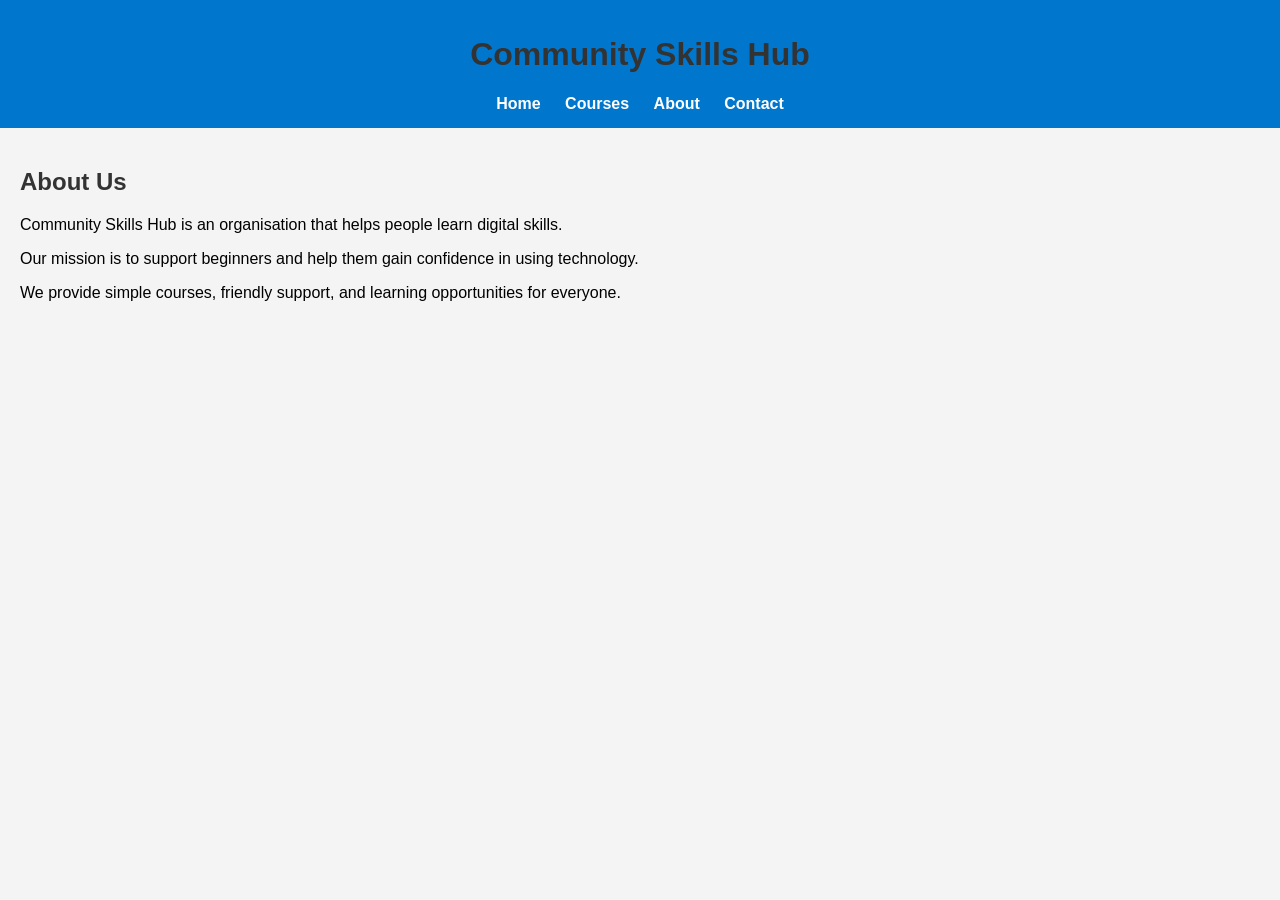
==== about.html @ 4b73a11d "Add files via upload upload website files" ====
<!DOCTYPE html>
<html>
<head>
    <title>About - Community Skills Hub</title>
    <link rel="stylesheet" href="style.css">
</head>

<body>

    <header>
        <h1>Community Skills Hub</h1>
        <nav>
            <a href="index.html">Home</a>
            <a href="courses.html">Courses</a>
            <a href="about.html">About</a>
            <a href="contact.html">Contact</a>
        </nav>
    </header>

    <main>
        <h2>About Us</h2>

        <p>Community Skills Hub is an organisation that helps people learn digital skills.</p>

        <p>Our mission is to support beginners and help them gain confidence in using technology.</p>

        <p>We provide simple courses, friendly support, and learning opportunities for everyone.</p>

    </main>

</body>
</html>
---- style.css ----
body {
    font-family: Arial, sans-serif;
    margin: 0;
    background-color: #f4f4f4;
}

header {
    background-color: #0077cc;
    color: white;
    padding: 15px;
    text-align: center;
}

nav a {
    color: white;
    margin: 10px;
    text-decoration: none;
    font-weight: bold;
}

nav a:hover {
    text-decoration: underline;
}

main {
    padding: 20px;
}

h1, h2 {
    color: #333;
}

button {
    background-color: #0077cc;
    color: white;
    padding: 10px 15px;
    border: none;
    cursor: pointer;
}

button:hover {
    background-color: #005fa3;
}
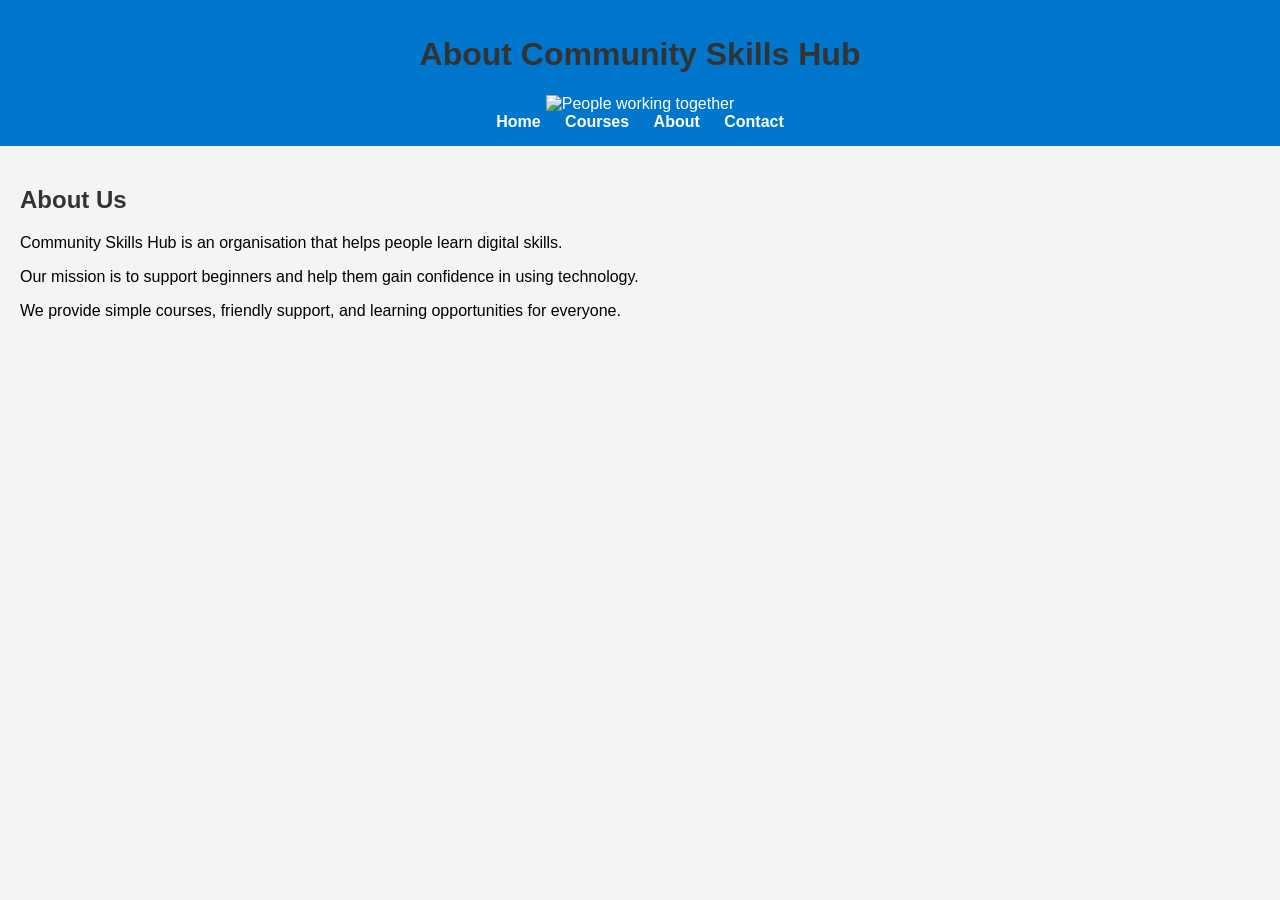
==== commit fc8e5fc1: "Update about.html" ====
--- a/about.html
+++ b/about.html
@@ -8,7 +8,9 @@
 <body>
 
     <header>
-        <h1>Community Skills Hub</h1>
+        <h1>About Community Skills Hub</h1>
+        <img src="https://images.unsplash.com/photo-1522202176988-66273c2fd55f" 
+alt="People working together" width="300">
         <nav>
             <a href="index.html">Home</a>
             <a href="courses.html">Courses</a>
@@ -29,4 +31,4 @@
     </main>
 
 </body>
-</html>+</html>
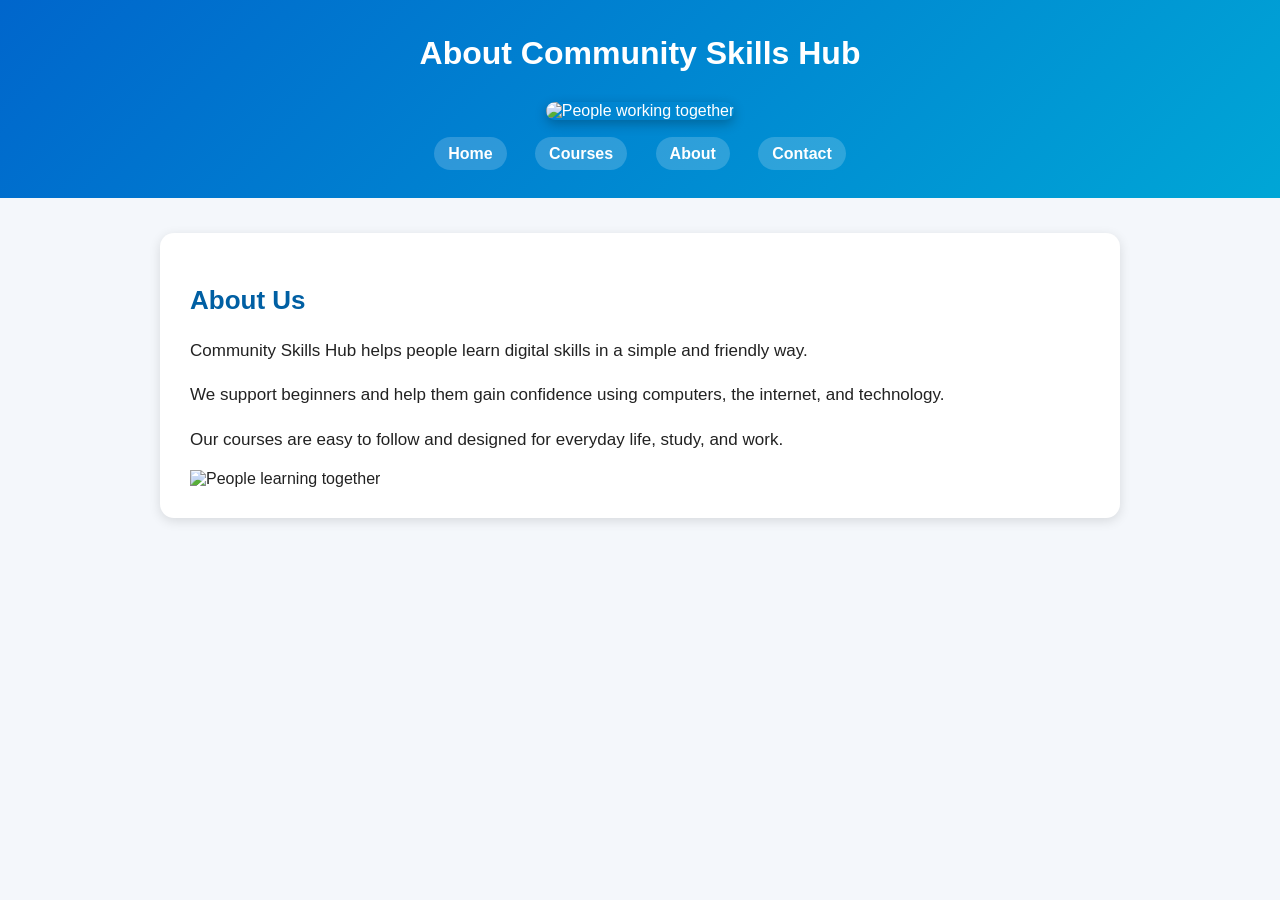
==== commit e6abda6b: "Update about.html" ====
--- a/about.html
+++ b/about.html
@@ -9,8 +9,7 @@
 
     <header>
         <h1>About Community Skills Hub</h1>
-        <img src="https://images.unsplash.com/photo-1522202176988-66273c2fd55f" 
-alt="People working together" width="300">
+        <img src="https://images.unsplash.com/photo-1522202176988-66273c2fd55f" alt="People working together">
         <nav>
             <a href="index.html">Home</a>
             <a href="courses.html">Courses</a>
@@ -20,15 +19,21 @@
     </header>
 
     <main>
-        <h2>About Us</h2>
+  <section class="about-card">
+    
+    <div class="about-text">
+      <h2>About Us</h2>
 
-        <p>Community Skills Hub is an organisation that helps people learn digital skills.</p>
+      <p>Community Skills Hub helps people learn digital skills in a simple and friendly way.</p>
 
-        <p>Our mission is to support beginners and help them gain confidence in using technology.</p>
+      <p>We support beginners and help them gain confidence using computers, the internet, and technology.</p>
 
-        <p>We provide simple courses, friendly support, and learning opportunities for everyone.</p>
+      <p>Our courses are easy to follow and designed for everyday life, study, and work.</p>
+    </div>
 
-    </main>
+    <img class="about-main-image" src="about.jpg" alt="People learning together">
 
+  </section>   
+</main>
 </body>
 </html>
--- a/style.css
+++ b/style.css
@@ -1,43 +1,148 @@
 body {
+    margin: 0;
     font-family: Arial, sans-serif;
-    margin: 0;
-    background-color: #f4f4f4;
+    background-color: #f4f7fb;
+    color: #222;
 }
 
 header {
-    background-color: #0077cc;
+    background: linear-gradient(135deg, #0066cc, #00a6d6);
     color: white;
-    padding: 15px;
     text-align: center;
+    padding: 35px 20px;
+}
+
+header h1 {
+    margin: 0 0 15px 0;
+    font-size: 32px;
+}
+
+header img {
+    width: 320px;
+    max-width: 90%;
+    border-radius: 14px;
+    margin: 15px 0;
+    box-shadow: 0 4px 12px rgba(0,0,0,0.25);
+}
+
+nav {
+    margin-top: 10px;
 }
 
 nav a {
     color: white;
-    margin: 10px;
     text-decoration: none;
+    margin: 0 12px;
     font-weight: bold;
+    background-color: rgba(255,255,255,0.18);
+    padding: 8px 14px;
+    border-radius: 20px;
 }
 
 nav a:hover {
-    text-decoration: underline;
+    background-color: white;
+    color: #0066cc;
 }
 
 main {
-    padding: 20px;
+    max-width: 900px;
+    margin: 35px auto;
+    background-color: white;
+    padding: 30px;
+    border-radius: 14px;
+    box-shadow: 0 3px 12px rgba(0,0,0,0.12);
 }
 
-h1, h2 {
-    color: #333;
+h2 {
+    color: #005fa3;
+    font-size: 26px;
+}
+
+h3 {
+    color: #0077b6;
+}
+
+p {
+    font-size: 17px;
+    line-height: 1.6;
 }
 
 button {
     background-color: #0077cc;
     color: white;
-    padding: 10px 15px;
     border: none;
+    padding: 12px 20px;
+    border-radius: 8px;
+    font-weight: bold;
     cursor: pointer;
 }
 
 button:hover {
     background-color: #005fa3;
-}+}
+footer {
+  background: linear-gradient(to right, #1e3c72, #2a5298);
+  color: white;
+  text-align: center;
+  padding: 30px 10px;
+  margin-top: 40px;
+}
+
+footer h3 {
+  margin-bottom: 10px;
+}
+
+footer .social {
+  margin: 10px 0;
+}
+
+footer span {
+  display: block;
+  margin: 5px 0;
+}
+
+.copy {
+  margin-top: 15px;
+  font-size: 14px;
+  opacity: 0.8;
+}
+.course-cards {
+  display: flex;
+  gap: 20px;
+  flex-wrap: wrap;
+  justify-content: center;
+}
+
+.course-card {
+  background: white;
+  border-radius: 12px;
+  padding: 15px;
+  width: 280px;
+  box-shadow: 0 3px 10px rgba(0,0,0,0.1);
+  transition: 0.3s;
+}
+
+.course-card img {
+  width: 100%;
+  border-radius: 10px;
+}
+
+.course-card:hover {
+  transform: translateY(-8px);
+  box-shadow: 0 10px 25px rgba(0,0,0,0.2);
+}
+button {
+  background: linear-gradient(to right, #00c6ff, #0072ff);
+  color: white;
+  border: none;
+  padding: 12px 20px;
+  border-radius: 25px;
+  font-weight: bold;
+  cursor: pointer;
+  transition: 0.3s;
+}
+
+button:hover {
+  transform: scale(1.1);
+  background: linear-gradient(to right, #0072ff, #00c6ff);
+}
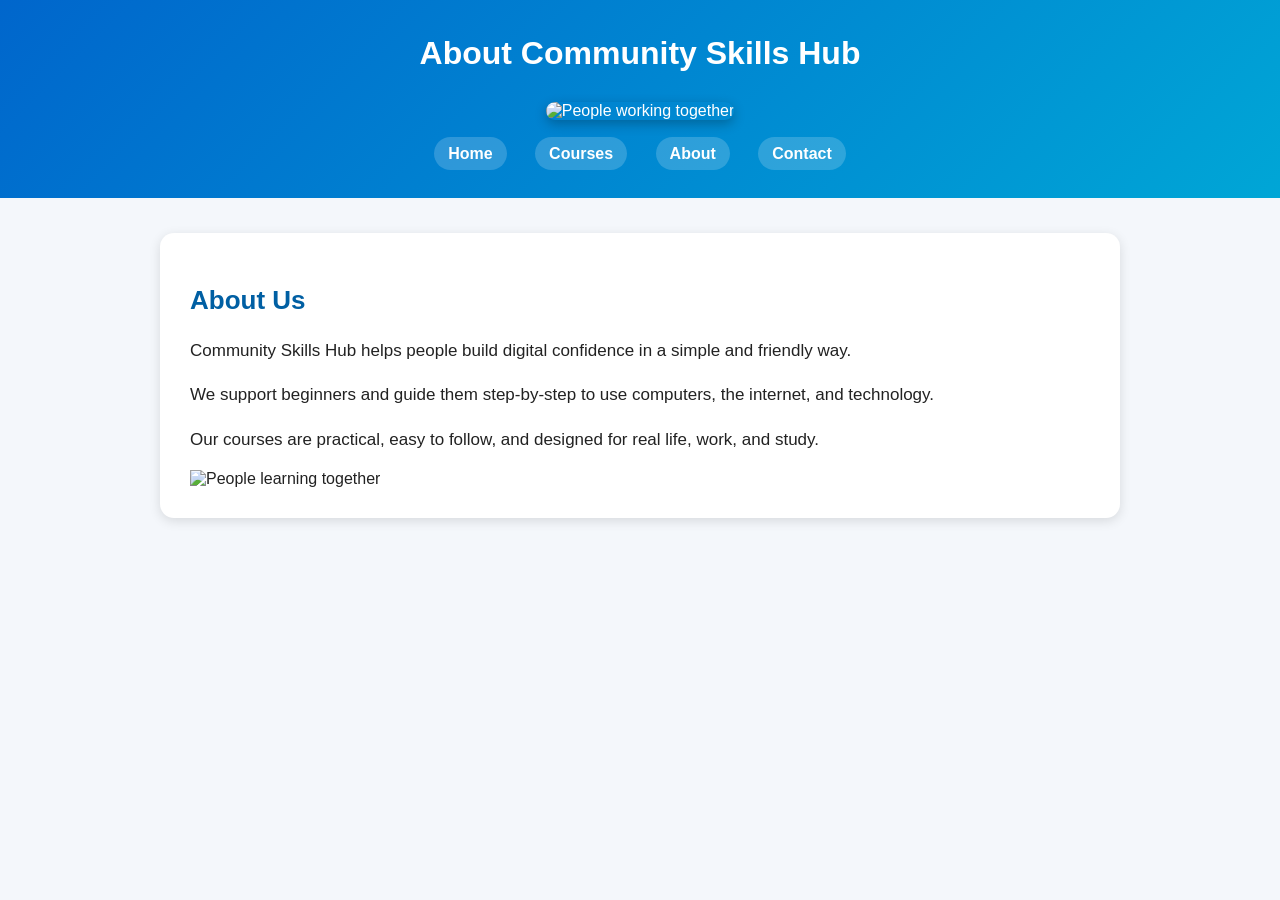
==== commit 002d6310: "Update about.html" ====
--- a/about.html
+++ b/about.html
@@ -19,21 +19,18 @@
     </header>
 
     <main>
-  <section class="about-card">
-    
-    <div class="about-text">
-      <h2>About Us</h2>
+    <section class="about-section">
+        <div class="about-left">
+    <h2>About Us</h2>
+    <p>Community Skills Hub helps people build digital confidence in a simple and friendly way.</p>
+    <p>We support beginners and guide them step-by-step to use computers, the internet, and technology.</p>
+    <p>Our courses are practical, easy to follow, and designed for real life, work, and study.</p>
+  </div>
+  <div class="about-right">
+      <img class="about-main-image" src="https://source.unsplash.com/500x400/?teamwork,learning" alt="People learning together">
+  </div>
 
-      <p>Community Skills Hub helps people learn digital skills in a simple and friendly way.</p>
-
-      <p>We support beginners and help them gain confidence using computers, the internet, and technology.</p>
-
-      <p>Our courses are easy to follow and designed for everyday life, study, and work.</p>
-    </div>
-
-    <img class="about-main-image" src="about.jpg" alt="People learning together">
-
-  </section>   
-</main>
+</section>
+    </main>
 </body>
 </html>
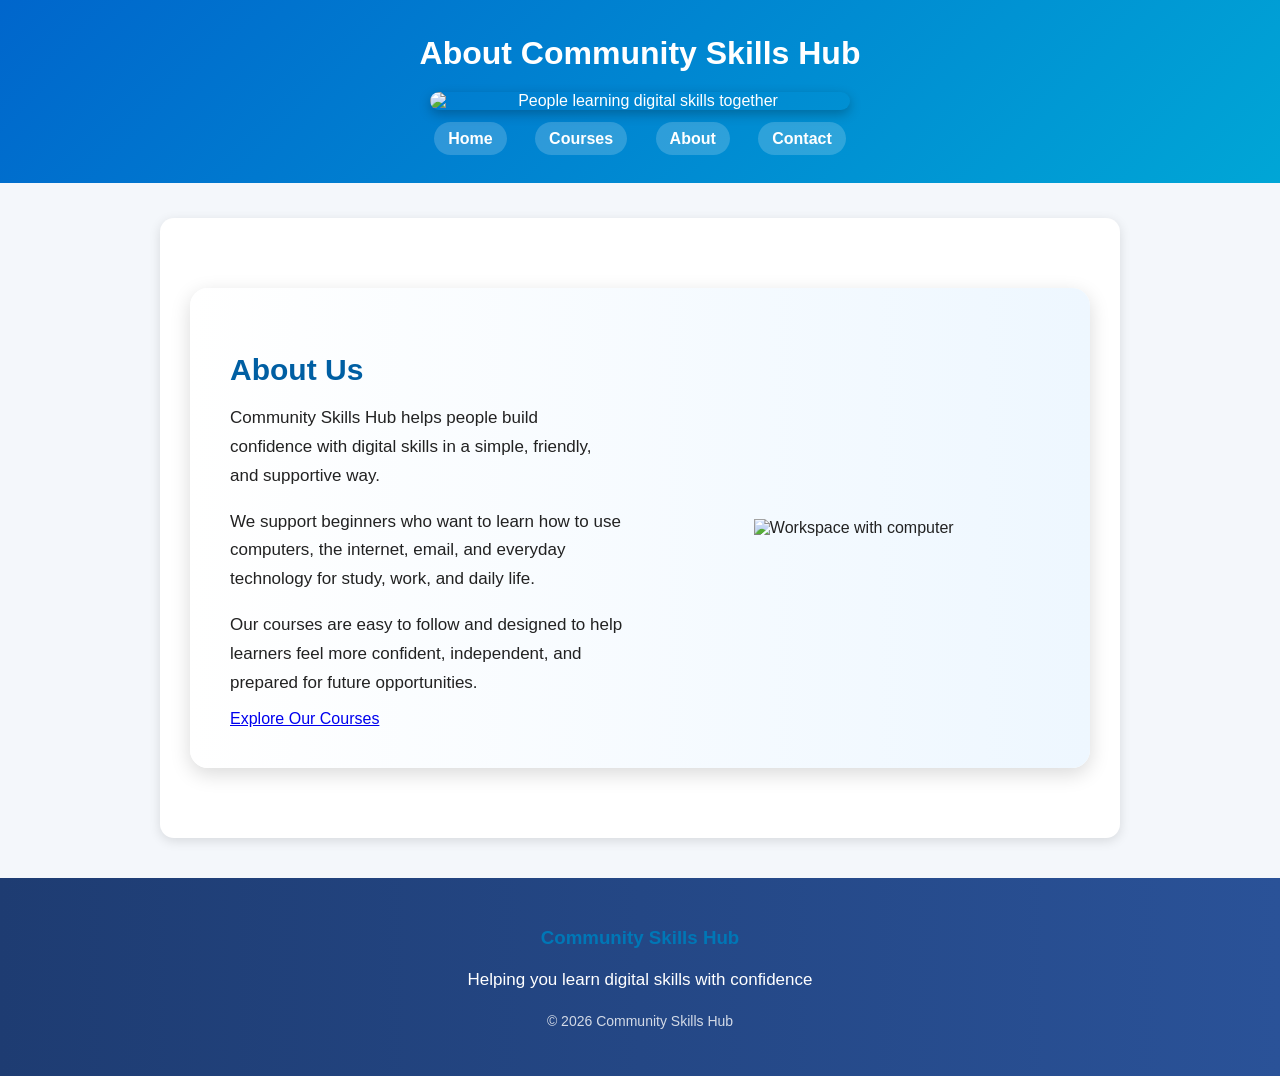
==== commit caacd175: "Update about.html" ====
--- a/about.html
+++ b/about.html
@@ -1,36 +1,52 @@
 <!DOCTYPE html>
 <html>
 <head>
-    <title>About - Community Skills Hub</title>
-    <link rel="stylesheet" href="style.css">
+  <title>About - Community Skills Hub</title>
+  <link rel="stylesheet" href="style.css">
 </head>
 
 <body>
 
-    <header>
-        <h1>About Community Skills Hub</h1>
-        <img src="https://images.unsplash.com/photo-1522202176988-66273c2fd55f" alt="People working together">
-        <nav>
-            <a href="index.html">Home</a>
-            <a href="courses.html">Courses</a>
-            <a href="about.html">About</a>
-            <a href="contact.html">Contact</a>
-        </nav>
-    </header>
+  <header class="about-hero">
+    <h1>About Community Skills Hub</h1>
 
-    <main>
+    <img class="hero-image" src="https://images.unsplash.com/photo-1522202176988-66273c2fd55f" alt="People learning digital skills together">
+
+    <nav>
+      <a href="index.html">Home</a>
+      <a href="courses.html">Courses</a>
+      <a href="about.html">About</a>
+      <a href="contact.html">Contact</a>
+    </nav>
+  </header>
+
+  <main>
     <section class="about-section">
-        <div class="about-left">
-    <h2>About Us</h2>
-    <p>Community Skills Hub helps people build digital confidence in a simple and friendly way.</p>
-    <p>We support beginners and guide them step-by-step to use computers, the internet, and technology.</p>
-    <p>Our courses are practical, easy to follow, and designed for real life, work, and study.</p>
-  </div>
-  <div class="about-right">
-      <img class="about-main-image" src="https://source.unsplash.com/500x400/?teamwork,learning" alt="People learning together">
-  </div>
 
-</section>
-    </main>
+      <div class="about-left">
+        <h2>About Us</h2>
+
+        <p>Community Skills Hub helps people build confidence with digital skills in a simple, friendly, and supportive way.</p>
+
+        <p>We support beginners who want to learn how to use computers, the internet, email, and everyday technology for study, work, and daily life.</p>
+
+        <p>Our courses are easy to follow and designed to help learners feel more confident, independent, and prepared for future opportunities.</p>
+
+        <a class="about-button" href="courses.html">Explore Our Courses</a>
+      </div>
+
+      <div class="about-right">
+        <img src="https://images.unsplash.com/photo-1497366754035-f200968a6e72" alt="Workspace with computer">
+      </div>
+
+    </section>
+  </main>
+
+  <footer>
+    <h3>Community Skills Hub</h3>
+    <p>Helping you learn digital skills with confidence </p>
+    <p class="copy">©️ 2026 Community Skills Hub</p>
+  </footer>
+
 </body>
 </html>
--- a/style.css
+++ b/style.css
@@ -146,3 +146,56 @@
   transform: scale(1.1);
   background: linear-gradient(to right, #0072ff, #00c6ff);
 }
+.about-section {
+  display: flex;
+  align-items: center;
+  gap: 35px;
+  background: linear-gradient(to right, #ffffff, #eef7ff);
+  padding: 40px;
+  margin: 40px auto;
+  max-width: 950px;
+  border-radius: 18px;
+  box-shadow: 0 6px 20px rgba(0,0,0,0.15);
+}
+
+.about-left {
+  flex: 1;
+}
+
+.about-left h2 {
+  color: #005fa3;
+  font-size: 30px;
+  margin-bottom: 15px;
+}
+
+.about-left p {
+  font-size: 17px;
+  line-height: 1.7;
+  margin-bottom: 12px;
+}
+
+.about-right {
+  flex: 1;
+  text-align: center;
+}
+
+.about-main-image {
+  width: 100%;
+  max-width: 420px;
+  border-radius: 18px;
+  box-shadow: 0 5px 18px rgba(0,0,0,0.25);
+}
+
+@media (max-width: 700px) {
+  .about-section {
+    flex-direction: column;
+    text-align: center;
+  }
+}
+header img {
+  width: 420px;
+  max-width: 90%;
+  border-radius: 18px;
+  display: block;
+  margin: 20px auto;
+}
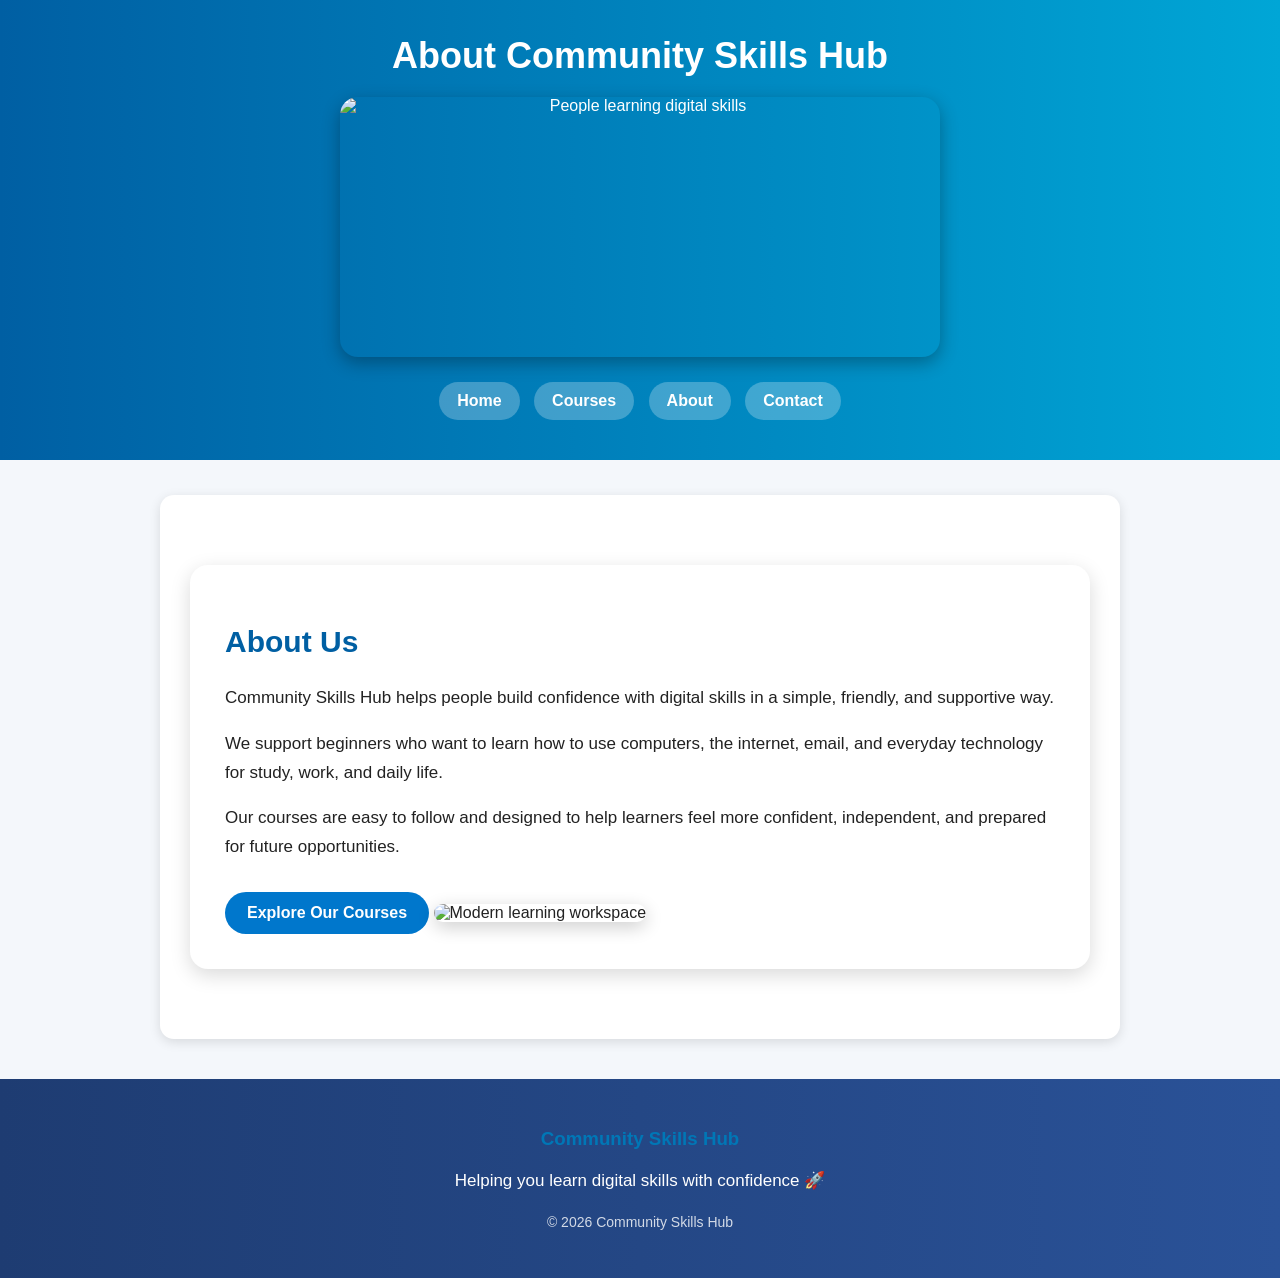
==== commit a6c4f2ea: "Update about.html" ====
--- a/about.html
+++ b/about.html
@@ -3,14 +3,91 @@
 <head>
   <title>About - Community Skills Hub</title>
   <link rel="stylesheet" href="style.css">
+
+  <style>
+    .sara-hero {
+      background: linear-gradient(to right, #005fa3, #00a6d6);
+      color: white;
+      text-align: center;
+      padding: 35px 20px;
+    }
+
+    .sara-hero h1 {
+      font-size: 36px;
+      margin-bottom: 20px;
+    }
+
+    .sara-hero img {
+      width: 600px;
+      max-width: 90%;
+      height: 260px;
+      object-fit: cover;
+      border-radius: 18px;
+      box-shadow: 0 6px 18px rgba(0,0,0,0.3);
+    }
+
+    .sara-hero nav {
+      margin-top: 20px;
+    }
+
+    .sara-hero nav a {
+      color: white;
+      text-decoration: none;
+      background: rgba(255,255,255,0.25);
+      padding: 10px 18px;
+      border-radius: 20px;
+      margin: 5px;
+      display: inline-block;
+      font-weight: bold;
+    }
+
+    .sara-about {
+      max-width: 950px;
+      margin: 40px auto;
+      background: white;
+      border-radius: 18px;
+      padding: 35px;
+      box-shadow: 0 6px 20px rgba(0,0,0,0.15);
+    }
+
+    .sara-about h2 {
+      color: #005fa3;
+      font-size: 30px;
+    }
+
+    .sara-about p {
+      font-size: 17px;
+      line-height: 1.7;
+    }
+
+    .sara-bottom-img {
+      width: 100%;
+      height: 260px;
+      object-fit: cover;
+      border-radius: 16px;
+      margin-top: 25px;
+      box-shadow: 0 5px 18px rgba(0,0,0,0.2);
+    }
+
+    .sara-button {
+      display: inline-block;
+      background: #0077cc;
+      color: white;
+      padding: 12px 22px;
+      border-radius: 25px;
+      text-decoration: none;
+      font-weight: bold;
+      margin-top: 10px;
+    }
+  </style>
 </head>
 
 <body>
 
-  <header class="about-hero">
+  <header class="sara-hero">
     <h1>About Community Skills Hub</h1>
 
-    <img class="hero-image" src="https://images.unsplash.com/photo-1522202176988-66273c2fd55f" alt="People learning digital skills together">
+    <img src="https://images.unsplash.com/photo-1522202176988-66273c2fd55f" alt="People learning digital skills">
 
     <nav>
       <a href="index.html">Home</a>
@@ -21,30 +98,24 @@
   </header>
 
   <main>
-    <section class="about-section">
+    <section class="sara-about">
+      <h2>About Us</h2>
 
-      <div class="about-left">
-        <h2>About Us</h2>
+      <p>Community Skills Hub helps people build confidence with digital skills in a simple, friendly, and supportive way.</p>
 
-        <p>Community Skills Hub helps people build confidence with digital skills in a simple, friendly, and supportive way.</p>
+      <p>We support beginners who want to learn how to use computers, the internet, email, and everyday technology for study, work, and daily life.</p>
 
-        <p>We support beginners who want to learn how to use computers, the internet, email, and everyday technology for study, work, and daily life.</p>
+      <p>Our courses are easy to follow and designed to help learners feel more confident, independent, and prepared for future opportunities.</p>
 
-        <p>Our courses are easy to follow and designed to help learners feel more confident, independent, and prepared for future opportunities.</p>
+      <a class="sara-button" href="courses.html">Explore Our Courses</a>
 
-        <a class="about-button" href="courses.html">Explore Our Courses</a>
-      </div>
-
-      <div class="about-right">
-        <img src="https://images.unsplash.com/photo-1497366754035-f200968a6e72" alt="Workspace with computer">
-      </div>
-
+      <img class="sara-bottom-img" src="https://images.unsplash.com/photo-1497366754035-f200968a6e72" alt="Modern learning workspace">
     </section>
   </main>
 
   <footer>
     <h3>Community Skills Hub</h3>
-    <p>Helping you learn digital skills with confidence </p>
+    <p>Helping you learn digital skills with confidence 🚀</p>
     <p class="copy">©️ 2026 Community Skills Hub</p>
   </footer>
 
--- a/style.css
+++ b/style.css
@@ -199,3 +199,191 @@
   display: block;
   margin: 20px auto;
 }
+<!DOCTYPE html>
+<html>
+<head>
+  <title>About - Community Skills Hub</title>
+  <link rel="stylesheet" href="style.css">
+</head>
+
+<body>
+
+  <header class="about-hero">
+    <h1>About Community Skills Hub</h1>
+
+    <img class="hero-image" src="https://images.unsplash.com/photo-1522202176988-66273c2fd55f" alt="People learning digital skills together">
+
+    <nav>
+      <a href="index.html">Home</a>
+      <a href="courses.html">Courses</a>
+      <a href="about.html">About</a>
+      <a href="contact.html">Contact</a>
+    </nav>
+  </header>
+
+  <main>
+    <section class="about-section">
+
+      <div class="about-left">
+        <h2>About Us</h2>
+
+        <p>Community Skills Hub helps people build confidence with digital skills in a simple, friendly, and supportive way.</p>
+
+        <p>We support beginners who want to learn how to use computers, the internet, email, and everyday technology for study, work, and daily life.</p>
+
+        <p>Our courses are easy to follow and designed to help learners feel more confident, independent, and prepared for future opportunities.</p>
+
+        <a class="about-button" href="courses.html">Explore Our Courses</a>
+      </div>
+
+      <div class="about-right">
+        <img src="https://images.unsplash.com/photo-1497366754035-f200968a6e72" alt="Workspace with computer">
+      </div>
+
+    </section>
+  </main>
+
+  <footer>
+    <h3>Community Skills Hub</h3>
+    <p>Helping you learn digital skills with confidence </p>
+    <p class="copy">©️ 2026 Community Skills Hub</p>
+  </footer>
+
+</body>
+</html>
+/* FINAL ABOUT PAGE FIX */
+
+.about-section {
+  display: block !important;
+  max-width: 900px !important;
+  margin: 40px auto !important;
+  padding: 30px !important;
+  background: white !important;
+  border-radius: 18px !important;
+  box-shadow: 0 6px 20px rgba(0,0,0,0.15) !important;
+  text-align: left !important;
+}
+
+.about-left {
+  width: 100% !important;
+  max-width: 750px !important;
+  margin: 0 auto 25px auto !important;
+}
+
+.about-left h2 {
+  color: #005fa3 !important;
+  font-size: 28px !important;
+}
+
+.about-left p {
+  font-size: 16px !important;
+  line-height: 1.6 !important;
+}
+
+.about-right {
+  width: 100% !important;
+  text-align: center !important;
+}
+
+.about-right img {
+  width: 100% !important;
+  max-width: 650px !important;
+  height: 280px !important;
+  object-fit: cover !important;
+  border-radius: 16px !important;
+  display: block !important;
+  margin: 20px auto 0 auto !important;
+}
+
+.about-button {
+  display: inline-block !important;
+  margin-top: 10px !important;
+}
+
+@media (max-width: 700px) {
+  .about-section {
+    padding: 20px !important;
+    margin: 25px 10px !important;
+    text-align: left !important;
+  }
+
+  .about-right img {
+    height: 220px !important;
+  }
+
+  .about-left h2 {
+    font-size: 24px !important;
+  }
+
+  .about-left p {
+    font-size: 15px !important;
+  }
+}
+/* FINAL ABOUT PAGE FIX */
+
+.about-section {
+  display: block !important;
+  max-width: 900px !important;
+  margin: 40px auto !important;
+  padding: 30px !important;
+  background: white !important;
+  border-radius: 18px !important;
+  box-shadow: 0 6px 20px rgba(0,0,0,0.15) !important;
+  text-align: left !important;
+}
+
+.about-left {
+  width: 100% !important;
+  max-width: 750px !important;
+  margin: 0 auto 25px auto !important;
+}
+
+.about-left h2 {
+  color: #005fa3 !important;
+  font-size: 28px !important;
+}
+
+.about-left p {
+  font-size: 16px !important;
+  line-height: 1.6 !important;
+}
+
+.about-right {
+  width: 100% !important;
+  text-align: center !important;
+}
+
+.about-right img {
+  width: 100% !important;
+  max-width: 650px !important;
+  height: 280px !important;
+  object-fit: cover !important;
+  border-radius: 16px !important;
+  display: block !important;
+  margin: 20px auto 0 auto !important;
+}
+
+.about-button {
+  display: inline-block !important;
+  margin-top: 10px !important;
+}
+
+@media (max-width: 700px) {
+  .about-section {
+    padding: 20px !important;
+    margin: 25px 10px !important;
+    text-align: left !important;
+  }
+
+  .about-right img {
+    height: 220px !important;
+  }
+
+  .about-left h2 {
+    font-size: 24px !important;
+  }
+
+  .about-left p {
+    font-size: 15px !important;
+  }
+}
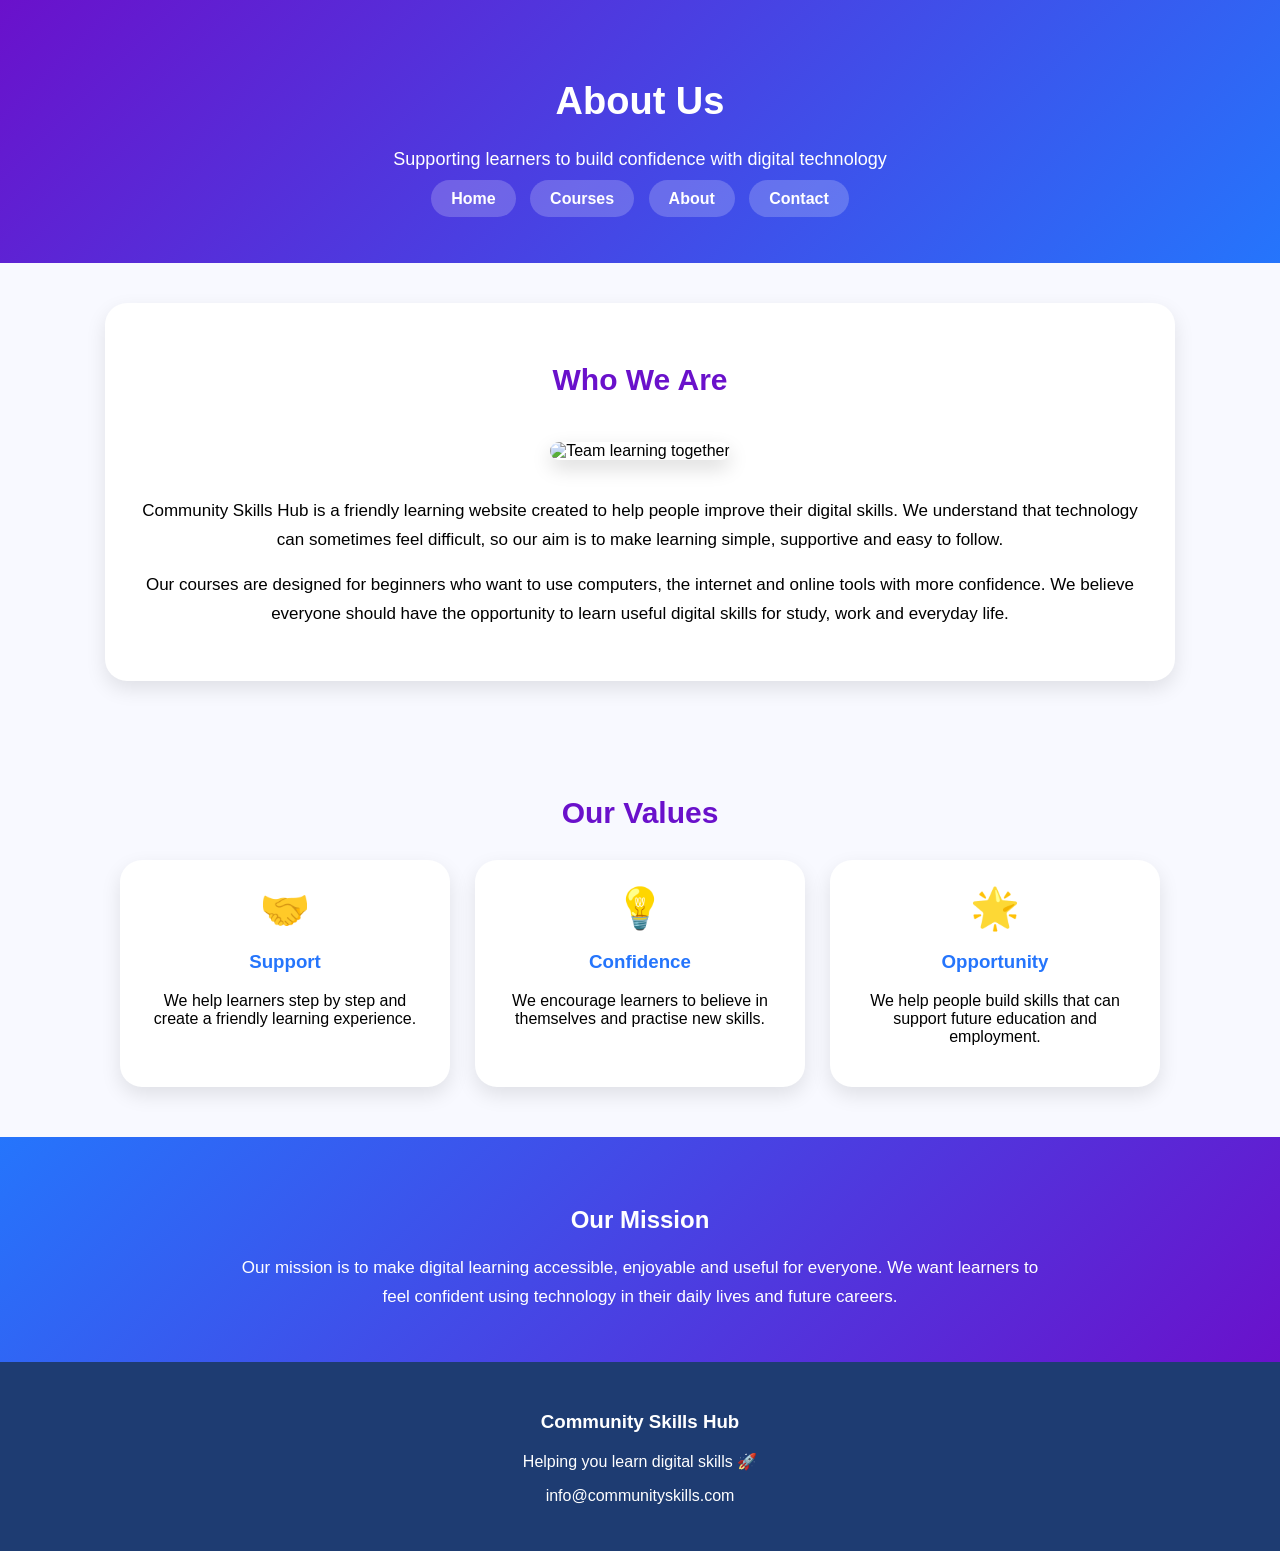
==== commit 7a7aa0a0: "Update about.html" ====
--- a/about.html
+++ b/about.html
@@ -1,123 +1,209 @@
 <!DOCTYPE html>
-<html>
+<html lang="en">
 <head>
-  <title>About - Community Skills Hub</title>
-  <link rel="stylesheet" href="style.css">
-
-  <style>
-    .sara-hero {
-      background: linear-gradient(to right, #005fa3, #00a6d6);
-      color: white;
-      text-align: center;
-      padding: 35px 20px;
-    }
-
-    .sara-hero h1 {
-      font-size: 36px;
-      margin-bottom: 20px;
-    }
-
-    .sara-hero img {
-      width: 600px;
-      max-width: 90%;
-      height: 260px;
-      object-fit: cover;
-      border-radius: 18px;
-      box-shadow: 0 6px 18px rgba(0,0,0,0.3);
-    }
-
-    .sara-hero nav {
-      margin-top: 20px;
-    }
-
-    .sara-hero nav a {
-      color: white;
-      text-decoration: none;
-      background: rgba(255,255,255,0.25);
-      padding: 10px 18px;
-      border-radius: 20px;
-      margin: 5px;
-      display: inline-block;
-      font-weight: bold;
-    }
-
-    .sara-about {
-      max-width: 950px;
-      margin: 40px auto;
-      background: white;
-      border-radius: 18px;
-      padding: 35px;
-      box-shadow: 0 6px 20px rgba(0,0,0,0.15);
-    }
-
-    .sara-about h2 {
-      color: #005fa3;
-      font-size: 30px;
-    }
-
-    .sara-about p {
-      font-size: 17px;
-      line-height: 1.7;
-    }
-
-    .sara-bottom-img {
-      width: 100%;
-      height: 260px;
-      object-fit: cover;
-      border-radius: 16px;
-      margin-top: 25px;
-      box-shadow: 0 5px 18px rgba(0,0,0,0.2);
-    }
-
-    .sara-button {
-      display: inline-block;
-      background: #0077cc;
-      color: white;
-      padding: 12px 22px;
-      border-radius: 25px;
-      text-decoration: none;
-      font-weight: bold;
-      margin-top: 10px;
-    }
-  </style>
+<meta charset="UTF-8">
+<meta name="viewport" content="width=device-width, initial-scale=1.0">
+<title>About - Community Skills Hub</title>
+
+<style>
+body {
+  margin: 0;
+  font-family: Arial, sans-serif;
+  background: #f8f9ff;
+}
+
+header {
+  background: linear-gradient(135deg, #6a11cb, #2575fc);
+  color: white;
+  text-align: center;
+  padding: 55px 20px;
+}
+
+header h1 {
+  font-size: 38px;
+}
+
+header p {
+  font-size: 18px;
+}
+
+nav {
+  margin-top: 20px;
+}
+
+nav a {
+  color: white;
+  text-decoration: none;
+  margin: 5px;
+  padding: 10px 20px;
+  border-radius: 25px;
+  background: rgba(255,255,255,0.2);
+  font-weight: bold;
+}
+
+nav a:hover {
+  background: white;
+  color: #6a11cb;
+}
+
+.about {
+  max-width: 1000px;
+  margin: 40px auto;
+  background: white;
+  padding: 35px;
+  border-radius: 22px;
+  box-shadow: 0 8px 20px rgba(0,0,0,0.1);
+  text-align: center;
+}
+
+.about img {
+  width: 480px;
+  max-width: 90%;
+  height: 260px;
+  object-fit: cover;
+  border-radius: 22px;
+  margin: 20px 0;
+  box-shadow: 0 8px 20px rgba(0,0,0,0.15);
+}
+
+.about h2 {
+  color: #6a11cb;
+  font-size: 30px;
+}
+
+.about p {
+  font-size: 17px;
+  line-height: 1.7;
+}
+
+.values {
+  padding: 50px 20px;
+  text-align: center;
+}
+
+.values h2 {
+  color: #6a11cb;
+  font-size: 30px;
+}
+
+.cards {
+  display: flex;
+  flex-wrap: wrap;
+  justify-content: center;
+  gap: 25px;
+  margin-top: 30px;
+}
+
+.card {
+  width: 280px;
+  background: white;
+  padding: 25px;
+  border-radius: 22px;
+  box-shadow: 0 8px 20px rgba(0,0,0,0.1);
+}
+
+.card span {
+  font-size: 40px;
+}
+
+.card h3 {
+  color: #2575fc;
+}
+
+.mission {
+  background: linear-gradient(135deg, #2575fc, #6a11cb);
+  color: white;
+  text-align: center;
+  padding: 50px 20px;
+}
+
+.mission p {
+  max-width: 800px;
+  margin: auto;
+  line-height: 1.7;
+  font-size: 17px;
+}
+
+footer {
+  background: #1e3c72;
+  color: white;
+  text-align: center;
+  padding: 30px;
+}
+</style>
 </head>
 
 <body>
 
-  <header class="sara-hero">
-    <h1>About Community Skills Hub</h1>
-
-    <img src="https://images.unsplash.com/photo-1522202176988-66273c2fd55f" alt="People learning digital skills">
-
-    <nav>
-      <a href="index.html">Home</a>
-      <a href="courses.html">Courses</a>
-      <a href="about.html">About</a>
-      <a href="contact.html">Contact</a>
-    </nav>
-  </header>
-
-  <main>
-    <section class="sara-about">
-      <h2>About Us</h2>
-
-      <p>Community Skills Hub helps people build confidence with digital skills in a simple, friendly, and supportive way.</p>
-
-      <p>We support beginners who want to learn how to use computers, the internet, email, and everyday technology for study, work, and daily life.</p>
-
-      <p>Our courses are easy to follow and designed to help learners feel more confident, independent, and prepared for future opportunities.</p>
-
-      <a class="sara-button" href="courses.html">Explore Our Courses</a>
-
-      <img class="sara-bottom-img" src="https://images.unsplash.com/photo-1497366754035-f200968a6e72" alt="Modern learning workspace">
-    </section>
-  </main>
-
-  <footer>
-    <h3>Community Skills Hub</h3>
-    <p>Helping you learn digital skills with confidence 🚀</p>
-    <p class="copy">©️ 2026 Community Skills Hub</p>
-  </footer>
+<header>
+  <h1>About Us</h1>
+  <p>Supporting learners to build confidence with digital technology</p>
+
+  <nav>
+    <a href="index.html">Home</a>
+    <a href="courses.html">Courses</a>
+    <a href="about.html">About</a>
+    <a href="contact.html">Contact</a>
+  </nav>
+</header>
+
+<section class="about">
+  <h2>Who We Are</h2>
+
+  <img src="https://images.unsplash.com/photo-1521737604893-d14cc237f11d" alt="Team learning together">
+
+  <p>
+    Community Skills Hub is a friendly learning website created to help people improve their digital skills.
+    We understand that technology can sometimes feel difficult, so our aim is to make learning simple,
+    supportive and easy to follow.
+  </p>
+
+  <p>
+    Our courses are designed for beginners who want to use computers, the internet and online tools
+    with more confidence. We believe everyone should have the opportunity to learn useful digital skills
+    for study, work and everyday life.
+  </p>
+</section>
+
+<section class="values">
+  <h2>Our Values</h2>
+
+  <div class="cards">
+
+    <div class="card">
+      <span>🤝</span>
+      <h3>Support</h3>
+      <p>We help learners step by step and create a friendly learning experience.</p>
+    </div>
+
+    <div class="card">
+      <span>💡</span>
+      <h3>Confidence</h3>
+      <p>We encourage learners to believe in themselves and practise new skills.</p>
+    </div>
+
+    <div class="card">
+      <span>🌟</span>
+      <h3>Opportunity</h3>
+      <p>We help people build skills that can support future education and employment.</p>
+    </div>
+
+  </div>
+</section>
+
+<section class="mission">
+  <h2>Our Mission</h2>
+  <p>
+    Our mission is to make digital learning accessible, enjoyable and useful for everyone.
+    We want learners to feel confident using technology in their daily lives and future careers.
+  </p>
+</section>
+
+<footer>
+  <h3>Community Skills Hub</h3>
+  <p>Helping you learn digital skills 🚀</p>
+  <p>info@communityskills.com</p>
+</footer>
 
 </body>
 </html>
